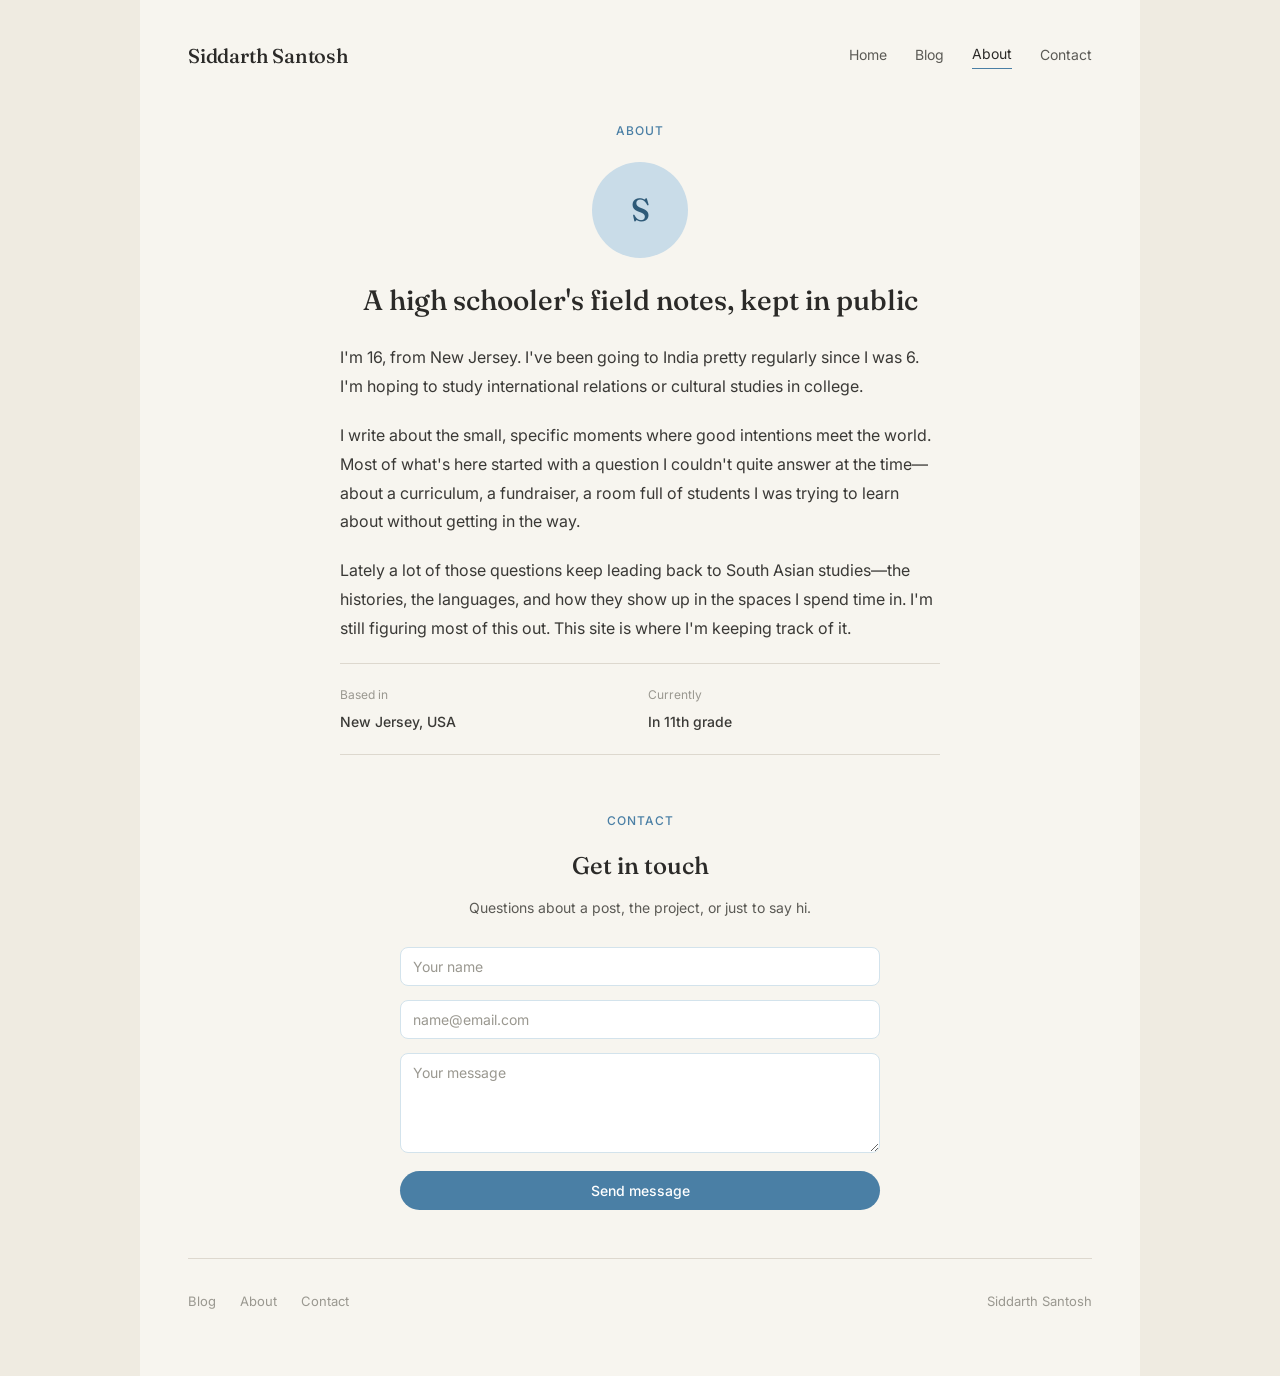
==== about/index.html @ 3978619f "feat: production implementation of Siddarth Santosh website" ====
<!DOCTYPE html>
<html lang="en">
<head>
  <meta charset="UTF-8">
  <meta name="viewport" content="width=device-width, initial-scale=1.0">
  <meta name="robots" content="noindex, nofollow">
  <title>About & Contact — Siddarth Santosh</title>
  <meta name="description" content="About Siddarth Santosh: A high schooler's field notes, kept in public, and contact form.">
  
  <link rel="icon" href="../favicon.ico" sizes="any">
  <link rel="icon" href="../assets/icons/favicon.svg" type="image/svg+xml">
  
  <!-- Typography -->
  <link rel="preconnect" href="https://fonts.googleapis.com">
  <link rel="preconnect" href="https://fonts.gstatic.com" crossorigin>
  <link href="https://fonts.googleapis.com/css2?family=Fraunces:opsz,wght@9..144,400;9..144,500;9..144,600&family=Inter:wght@400;500;600&display=swap" rel="stylesheet">
  
  <!-- Production Stylesheets -->
  <link rel="stylesheet" href="../assets/css/styles.css">
  <link rel="stylesheet" href="../assets/css/responsive.css">
  
  <!-- Client Scripts (Deferred) -->
  <script src="../assets/js/main.js" defer></script>
</head>
<body>
  <a href="#main-content" class="skip-link">Skip to main content</a>

  <div class="page">
    <header class="siteheader">
      <nav class="sitenav" aria-label="Primary Navigation">
        <a href="../index.html" class="name">Siddarth Santosh</a>
        <div class="links">
          <a href="../index.html">Home</a>
          <a href="../blog/index.html">Blog</a>
          <a href="index.html" class="active" aria-current="page">About</a>
          <a href="#contact">Contact</a>
        </div>
      </nav>
    </header>

    <main id="main-content" class="main-content">
      <article class="about" aria-labelledby="about-heading">
        <p class="eyebrow">About</p>
        <div class="avatar" aria-hidden="true">S</div>
        <h1 id="about-heading">A high schooler's field notes, kept in public</h1>
        
        <p>I'm 16, from New Jersey. I've been going to India pretty regularly since I was 6. I'm hoping to study international relations or cultural studies in college.</p>
        <p>I write about the small, specific moments where good intentions meet the world. Most of what's here started with a question I couldn't quite answer at the time&mdash;about a curriculum, a fundraiser, a room full of students I was trying to learn about without getting in the way.</p>
        <p>Lately a lot of those questions keep leading back to South Asian studies&mdash;the histories, the languages, and how they show up in the spaces I spend time in. I'm still figuring most of this out. This site is where I'm keeping track of it.</p>
        
        <div class="facts" role="region" aria-label="Quick Facts">
          <div>
            <p class="label">Based in</p>
            <p class="value">New Jersey, USA</p>
          </div>
          <div>
            <p class="label">Currently</p>
            <p class="value">In 11th grade</p>
          </div>
        </div>
      </article>

      <!-- Contact Section (Integrated matching mockup layout) -->
      <section class="contact" id="contact" aria-labelledby="contact-heading">
        <p class="eyebrow">Contact</p>
        <h2 id="contact-heading">Get in touch</h2>
        <p class="sub">Questions about a post, the project, or just to say hi.</p>
        
        <form id="contact-form" name="contact" method="POST" action="../contact/success.html" data-netlify="true" netlify-honeypot="bot-field" novalidate>
          <input type="hidden" name="form-name" value="contact">
          
          <div class="visually-hidden" aria-hidden="true">
            <label for="bot-field">Leave this field blank:</label>
            <input name="bot-field" id="bot-field" tabindex="-1" autocomplete="off">
          </div>

          <div class="form-field">
            <label for="contact-name" class="visually-hidden">Your name</label>
            <input type="text" id="contact-name" name="name" placeholder="Your name" required autocomplete="name">
          </div>

          <div class="form-field">
            <label for="contact-email" class="visually-hidden">Your email</label>
            <input type="email" id="contact-email" name="email" placeholder="name@email.com" required autocomplete="email">
          </div>

          <div class="form-field">
            <label for="contact-message" class="visually-hidden">Your message</label>
            <textarea rows="4" id="contact-message" name="message" placeholder="Your message" required></textarea>
          </div>

          <button type="submit">Send message</button>

          <div id="form-status" class="form-status hidden" role="status" aria-live="polite"></div>
        </form>
      </section>
    </main>

    <footer class="sitefoot">
      <div class="foot-links">
        <a href="../blog/index.html">Blog</a>
        <a href="index.html">About</a>
        <a href="#contact">Contact</a>
      </div>
      <span>Siddarth Santosh</span>
    </footer>
  </div>
</body>
</html>
---- assets/css/styles.css ----
/* ==========================================================================
   Siddarth Santosh — Production Stylesheet
   Design System & Component Architecture
   ========================================================================== */

:root {
  /* Design Tokens */
  --cream: #F7F5EF;
  --cream-line: #DDD8CE;
  --ink: #2B2A28;
  --ink-soft: #5B5A55;
  --ink-faint: #9A9890;
  
  /* Color Themes */
  --blue: #4A7FA5;
  --blue-deep: #2E5A78;
  --blue-bg: #E9F1F6;
  --blue-line: #D3E3EC;
  --blue-block: #C9DCE8;
  
  --tan: #A38B4A;
  --tan-bg: #F2EEE5;
  --tan-line: #E5DFD0;
  --tan-block: #E3DCC9;
  
  --clay: #B9754B;
  --clay-bg: #F3E9E2;
  --clay-line: #E8D9CC;
  --clay-block: #E6D2C0;

  /* Typography */
  --font-serif: 'Fraunces', Georgia, serif;
  --font-sans: 'Inter', -apple-system, BlinkMacSystemFont, 'Segoe UI', Roboto, sans-serif;
}

/* ==========================================================================
   CSS Reset & Base Rules
   ========================================================================== */

*, *::before, *::after {
  box-sizing: border-box;
}

html {
  -webkit-text-size-adjust: 100%;
  scroll-behavior: smooth;
}

body {
  margin: 0;
  background: #EFEBE1;
  font-family: var(--font-sans);
  color: var(--ink);
  line-height: 1.6;
  -webkit-font-smoothing: antialiased;
  -moz-osx-font-smoothing: grayscale;
}

/* Accessibility Focus Ring */
:focus-visible {
  outline: 2px solid var(--blue);
  outline-offset: 3px;
  border-radius: 4px;
}

/* Screen Reader Only Utility */
.visually-hidden {
  position: absolute !important;
  width: 1px !important;
  height: 1px !important;
  padding: 0 !important;
  margin: -1px !important;
  overflow: hidden !important;
  clip: rect(0, 0, 0, 0) !important;
  white-space: nowrap !important;
  border: 0 !important;
}

/* Skip Navigation Link */
.skip-link {
  position: absolute;
  top: -60px;
  left: 20px;
  background: var(--ink);
  color: var(--cream);
  padding: 10px 18px;
  font-size: 13px;
  font-weight: 500;
  z-index: 9999;
  border-radius: 0 0 6px 6px;
  text-decoration: none;
  transition: top 0.2s ease;
}

.skip-link:focus {
  top: 0;
}

/* ==========================================================================
   Layout Containers
   ========================================================================== */

.page {
  max-width: 1000px;
  margin: 0 auto;
  background: var(--cream);
  min-height: 100vh;
  padding: 2.5rem 3rem 4rem;
  display: flex;
  flex-direction: column;
}

main.main-content {
  flex: 1 0 auto;
}

/* ==========================================================================
   Site Header & Navigation
   ========================================================================== */

header.siteheader {
  margin-bottom: 3rem;
}

nav.sitenav {
  display: flex;
  justify-content: space-between;
  align-items: center;
}

nav.sitenav .name {
  font-family: var(--font-serif);
  font-size: 20px;
  font-weight: 500;
  color: var(--ink);
  text-decoration: none;
  letter-spacing: -0.2px;
}

nav.sitenav .name:hover {
  color: var(--ink-soft);
}

nav.sitenav .links {
  display: flex;
  gap: 28px;
  font-size: 14px;
  color: var(--ink-soft);
  align-items: center;
}

nav.sitenav .links a {
  color: var(--ink-soft);
  text-decoration: none;
  padding-bottom: 2px;
  transition: color 0.15s ease, border-color 0.15s ease;
}

nav.sitenav .links a:hover {
  color: var(--ink);
}

nav.sitenav .links a.active {
  color: var(--ink);
  border-bottom: 1.5px solid var(--blue);
}

/* ==========================================================================
   Hero Section
   ========================================================================== */

.hero {
  text-align: center;
  padding: 1.5rem 0 2.5rem;
  border-bottom: 0.5px solid var(--cream-line);
}

.hero .eyebrow {
  font-size: 13px;
  letter-spacing: 1.5px;
  color: var(--blue);
  text-transform: uppercase;
  font-weight: 500;
  margin: 0 0 12px;
}

.hero h1 {
  font-family: var(--font-serif);
  font-weight: 500;
  font-size: 38px;
  line-height: 1.25;
  margin: 0 0 16px;
  color: var(--ink);
}

.hero p {
  font-size: 15px;
  color: var(--ink-soft);
  max-width: 440px;
  margin: 0 auto;
}

/* ==========================================================================
   Series & Card Design System
   (Note: Solid color blocks are the intentional design — NOT placeholders)
   ========================================================================== */

.series {
  margin-top: 2.75rem;
}

.series-head {
  display: flex;
  justify-content: space-between;
  align-items: baseline;
  margin-bottom: 6px;
}

.series-head h2 {
  font-family: var(--font-serif);
  font-weight: 500;
  font-size: 20px;
  margin: 0;
  color: var(--ink);
}

.series-head a.series-link {
  font-size: 13px;
  text-decoration: none;
  font-weight: 500;
  transition: opacity 0.15s ease;
}

.series-head a.series-link:hover {
  opacity: 0.8;
  text-decoration: underline;
}

.series-desc {
  font-size: 13px;
  margin: 0 0 18px;
}

.card-grid {
  display: grid;
  gap: 20px;
}

/* Base Card Style */
.card {
  border-radius: 10px;
  padding: 18px;
  text-decoration: none;
  color: inherit;
  display: flex;
  flex-direction: column;
  transition: transform 0.2s ease, box-shadow 0.2s ease, border-color 0.2s ease;
}

a.card:hover {
  transform: translateY(-2px);
  box-shadow: 0 6px 16px rgba(43, 42, 40, 0.05);
}

.card .thumb {
  height: 90px;
  border-radius: 8px;
  margin-bottom: 12px;
  width: 100%;
}

.card .tag {
  font-size: 11px;
  text-transform: uppercase;
  letter-spacing: 0.5px;
  font-weight: 500;
  margin: 0 0 6px;
}

.card .title {
  font-family: var(--font-serif);
  font-size: 15px;
  margin: 0;
  line-height: 1.4;
  color: var(--ink);
  font-weight: 500;
}

/* Series: Blue (The India Project) */
.series.blue .card {
  background: var(--blue-bg);
  border: 0.5px solid var(--blue-line);
}
.series.blue .card .thumb {
  background: var(--blue-block);
}
.series.blue .card .tag {
  color: var(--blue);
}
.series.blue .series-head a.series-link {
  color: var(--blue);
}
.series.blue .series-desc {
  color: #7A8A94;
}
.series.blue .card-grid {
  grid-template-columns: repeat(2, minmax(0, 1fr));
}

/* Series: Tan (Conversations with My Family) */
.series.tan .card {
  background: var(--tan-bg);
  border: 0.5px solid var(--tan-line);
  padding: 16px;
}
.series.tan .card .thumb {
  background: var(--tan-block);
  height: 70px;
}
.series.tan .card .tag {
  color: var(--tan);
}
.series.tan .card .title {
  font-size: 14px;
}
.series.tan .series-head a.series-link {
  color: var(--tan);
}
.series.tan .series-desc {
  color: #9A8B62;
}
.series.tan .card-grid {
  grid-template-columns: repeat(4, minmax(0, 1fr));
}

/* Series: Clay (A Bit of South Asia, Close to Home) */
.series.clay .card {
  background: var(--clay-bg);
  border: 0.5px solid var(--clay-line);
  padding: 16px;
}
.series.clay .card .thumb {
  background: var(--clay-block);
  height: 80px;
}
.series.clay .card .title {
  font-size: 14px;
}
.series.clay .series-head a.series-link {
  color: var(--clay);
}
.series.clay .series-desc {
  color: #B08D6E;
}
.series.clay .card-grid {
  grid-template-columns: repeat(3, minmax(0, 1fr));
}

/* ==========================================================================
   Story / Blog Post Components
   ========================================================================== */

.story {
  max-width: 620px;
  margin: 0 auto;
}

.story .eyebrow {
  font-size: 12px;
  letter-spacing: 1px;
  color: var(--blue);
  text-transform: uppercase;
  text-align: center;
  margin: 0 0 14px;
  font-weight: 500;
}

.story h1 {
  font-family: var(--font-serif);
  font-weight: 500;
  font-size: 32px;
  line-height: 1.3;
  text-align: center;
  margin: 0 0 14px;
  color: var(--ink);
}

.story .meta {
  font-size: 13px;
  color: var(--ink-faint);
  text-align: center;
  margin: 0 0 28px;
}

/* Story Photography Framing */
.story-photo-figure {
  margin: 28px 0;
}

.photo-tile,
.story-photo-box {
  background-color: #DCE9F0;
  background-size: contain;
  background-position: center;
  background-repeat: no-repeat;
  border-radius: 10px;
  overflow: hidden;
  display: flex;
  align-items: center;
  justify-content: center;
  padding: 12px;
  height: 380px;
  width: 100%;
}

.photo-tile.hero-photo-box,
.story-photo-box.hero-photo-box {
  margin-bottom: 0;
  height: 400px;
}

.photo-tile img,
.story-photo-box img {
  width: 100%;
  height: 100%;
  object-fit: contain;
  border-radius: 6px;
  display: block;
}

.story-photo-caption {
  font-size: 12px;
  color: var(--ink-faint);
  text-align: center;
  margin-top: 8px;
  line-height: 1.4;
}

.story p.body {
  font-size: 16px;
  line-height: 1.8;
  color: #3A3936;
  margin: 0 0 20px;
}

/* Stat Row */
.stat-row {
  display: grid;
  grid-template-columns: repeat(3, minmax(0, 1fr));
  gap: 16px;
  margin: 32px 0;
  padding: 20px 0;
  border-top: 0.5px solid var(--cream-line);
  border-bottom: 0.5px solid var(--cream-line);
}

.stat-row div {
  text-align: center;
}

.stat-row div + div {
  border-left: 0.5px solid var(--cream-line);
}

.stat-row p.num {
  font-family: var(--font-serif);
  font-size: 24px;
  font-weight: 500;
  margin: 0 0 4px;
  color: var(--ink);
}

.stat-row p.label {
  font-size: 12px;
  color: var(--ink-faint);
  margin: 0;
}

/* Pullquote */
.pullquote {
  border-left: 2px solid var(--clay);
  padding-left: 18px;
  margin: 28px 0;
}

.pullquote p {
  font-family: var(--font-serif);
  font-size: 18px;
  line-height: 1.6;
  color: var(--ink-soft);
  margin: 0;
  font-style: italic;
}

/* Pill Button (Fundraiser CTA) */
.pill-btn-wrap {
  text-align: center;
  margin: -8px 0 28px;
}

.pill-btn {
  background: transparent;
  border: 0.5px solid var(--blue);
  color: var(--blue-deep);
  border-radius: 999px;
  padding: 9px 20px;
  font-size: 13px;
  cursor: pointer;
  font-family: var(--font-sans);
  text-decoration: none;
  display: inline-block;
  transition: background 0.15s ease, color 0.15s ease;
}

.pill-btn:hover {
  background: var(--blue-bg);
}

/* Next Card */
.next-card {
  background: var(--clay-bg);
  border: 0.5px solid var(--clay-line);
  border-radius: 10px;
  padding: 18px 20px;
  display: flex;
  justify-content: space-between;
  align-items: center;
  margin-bottom: 8px;
  text-decoration: none;
  color: inherit;
  transition: transform 0.2s ease, box-shadow 0.2s ease;
}

.next-card:hover {
  transform: translateY(-2px);
  box-shadow: 0 4px 12px rgba(185, 117, 75, 0.1);
}

.next-card .eyebrow2 {
  font-size: 11px;
  letter-spacing: 0.5px;
  color: var(--clay);
  text-transform: uppercase;
  margin: 0 0 6px;
  font-weight: 500;
}

.next-card .title {
  font-family: var(--font-serif);
  font-size: 17px;
  margin: 0;
  line-height: 1.4;
  color: var(--ink);
  font-weight: 500;
}

.next-card .arrow {
  font-size: 18px;
  color: #8A4E2A;
  transition: transform 0.2s ease;
}

.next-card:hover .arrow {
  transform: translateX(4px);
}

/* ==========================================================================
   About Page Components
   ========================================================================== */

.about {
  max-width: 600px;
  margin: 0 auto 3.5rem;
}

.about .eyebrow {
  font-size: 12px;
  letter-spacing: 1px;
  color: var(--blue);
  text-transform: uppercase;
  margin: 0 0 20px;
  text-align: center;
  font-weight: 500;
}

.avatar {
  width: 96px;
  height: 96px;
  border-radius: 50%;
  background: var(--blue-block);
  margin: 0 auto 24px;
  display: flex;
  align-items: center;
  justify-content: center;
  font-family: var(--font-serif);
  font-size: 32px;
  color: var(--blue-deep);
  font-weight: 500;
}

.about h1 {
  font-family: var(--font-serif);
  font-size: 28px;
  font-weight: 500;
  text-align: center;
  margin: 0 0 24px;
  color: var(--ink);
  line-height: 1.35;
}

.about p {
  font-size: 16px;
  line-height: 1.8;
  color: #3A3936;
  margin: 0 0 20px;
}

.facts {
  display: grid;
  grid-template-columns: repeat(2, minmax(0, 1fr));
  gap: 16px;
  padding: 20px 0;
  border-top: 0.5px solid var(--cream-line);
  border-bottom: 0.5px solid var(--cream-line);
}

.facts p.label {
  font-size: 12px;
  color: var(--ink-faint);
  margin: 0 0 4px;
}

.facts p.value {
  font-size: 14px;
  color: #3A3936;
  margin: 0;
  font-weight: 500;
}

.about-contact-cta {
  text-align: center;
  margin-top: 2rem;
}

/* ==========================================================================
   Contact Page & Form Components
   ========================================================================== */

.contact {
  max-width: 480px;
  margin: 0 auto;
}

.contact .eyebrow {
  font-size: 12px;
  letter-spacing: 1px;
  color: var(--blue);
  text-transform: uppercase;
  margin: 0 0 16px;
  text-align: center;
  font-weight: 500;
}

.contact h1,
.contact h2 {
  font-family: var(--font-serif);
  font-size: 24px;
  font-weight: 500;
  text-align: center;
  margin: 0 0 12px;
  color: var(--ink);
}

.contact p.sub {
  font-size: 14px;
  color: var(--ink-soft);
  text-align: center;
  margin: 0 0 28px;
}

.contact form {
  display: flex;
  flex-direction: column;
  gap: 14px;
}

.form-field {
  display: flex;
  flex-direction: column;
}

.contact input,
.contact textarea {
  width: 100%;
  background: #FFFFFF;
  border: 0.5px solid var(--blue-line);
  border-radius: 8px;
  padding: 10px 12px;
  font-family: var(--font-sans);
  font-size: 14px;
  color: var(--ink);
  transition: border-color 0.15s ease, box-shadow 0.15s ease;
}

.contact input:focus,
.contact textarea:focus {
  border-color: var(--blue);
  outline: 2px solid rgba(74, 127, 165, 0.25);
}

.contact input::placeholder,
.contact textarea::placeholder {
  color: var(--ink-faint);
}

.contact textarea {
  resize: vertical;
  min-height: 100px;
}

.contact button[type="submit"] {
  background: var(--blue);
  color: #FFFFFF;
  border: none;
  border-radius: 999px;
  padding: 11px 0;
  font-size: 14px;
  font-weight: 500;
  margin-top: 4px;
  cursor: pointer;
  font-family: var(--font-sans);
  transition: background 0.15s ease, opacity 0.15s ease, transform 0.1s ease;
}

.contact button[type="submit"]:hover {
  background: var(--blue-deep);
}

.contact button[type="submit"]:disabled {
  opacity: 0.65;
  cursor: not-allowed;
}

/* Accessible Status Box for Form */
.form-status {
  padding: 12px 16px;
  border-radius: 8px;
  font-size: 13px;
  text-align: center;
  line-height: 1.5;
  margin-top: 8px;
}

.form-status.hidden {
  display: none;
}

.form-status.success {
  display: block;
  background: #EBF5EE;
  color: #245A3F;
  border: 0.5px solid #B7E4C7;
}

.form-status.error {
  display: block;
  background: #FDF2F2;
  color: #9B2C2C;
  border: 0.5px solid #F8B4B4;
}

/* ==========================================================================
   Site Footer
   ========================================================================== */

footer.sitefoot {
  margin-top: 3rem;
  padding-top: 2rem;
  border-top: 0.5px solid var(--cream-line);
  display: flex;
  justify-content: space-between;
  align-items: center;
  font-size: 13px;
  color: var(--ink-faint);
}

footer.sitefoot .foot-links {
  display: flex;
  gap: 24px;
}

footer.sitefoot a {
  color: var(--ink-faint);
  text-decoration: none;
  transition: color 0.15s ease;
}

footer.sitefoot a:hover {
  color: var(--ink-soft);
}
---- assets/css/responsive.css ----
/* ==========================================================================
   Siddarth Santosh — Responsive Stylesheet
   Breakpoints: Laptop (1024px), Tablet (860px), Mobile (640px / 480px)
   ========================================================================== */

/* --------------------------------------------------------------------------
   Medium Devices & Tablets (max-width: 860px)
   -------------------------------------------------------------------------- */
@media (max-width: 860px) {
  .page {
    padding: 2rem 2rem 3rem;
  }

  /* Adjust grid columns for intermediate tablet screen widths */
  .series.tan .card-grid {
    grid-template-columns: repeat(2, minmax(0, 1fr));
  }

  .series.clay .card-grid {
    grid-template-columns: repeat(2, minmax(0, 1fr));
  }

  .hero h1 {
    font-size: 32px;
  }

  .photo-tile,
  .story-photo-box,
  .photo-tile.hero-photo-box,
  .story-photo-box.hero-photo-box {
    height: 340px;
  }
}

/* --------------------------------------------------------------------------
   Mobile Devices & Small Screens (max-width: 640px)
   -------------------------------------------------------------------------- */
@media (max-width: 640px) {
  .page {
    padding: 1.5rem 1.25rem 2.5rem;
  }

  /* Header & Navigation */
  header.siteheader {
    margin-bottom: 2rem;
  }

  nav.sitenav {
    flex-direction: column;
    align-items: flex-start;
    gap: 16px;
  }

  nav.sitenav .links {
    width: 100%;
    justify-content: flex-start;
    gap: 20px;
    font-size: 15px;
    padding-bottom: 4px;
    overflow-x: auto;
    -webkit-overflow-scrolling: touch;
  }

  nav.sitenav .links a {
    min-height: 44px;
    display: inline-flex;
    align-items: center;
    padding: 6px 2px;
  }

  /* Hero Section */
  .hero {
    padding: 1.25rem 0 2rem;
  }

  .hero h1 {
    font-size: clamp(26px, 7vw, 32px);
    line-height: 1.28;
    margin-bottom: 12px;
  }

  .hero p {
    font-size: 14px;
    line-height: 1.6;
  }

  /* Series Grids — collapse to single column for readability */
  .series.blue .card-grid,
  .series.tan .card-grid,
  .series.clay .card-grid {
    grid-template-columns: 1fr;
    gap: 16px;
  }

  .series {
    margin-top: 2.25rem;
  }

  .card {
    padding: 16px;
  }

  .card .thumb {
    height: 80px;
  }

  /* Story Layout */
  .story h1 {
    font-size: clamp(24px, 6.5vw, 28px);
    line-height: 1.3;
    margin-bottom: 12px;
  }

  .story .meta {
    margin-bottom: 22px;
    font-size: 12px;
  }

  .story p.body {
    font-size: 15px;
    line-height: 1.75;
    margin-bottom: 18px;
  }

  .story-photo-figure {
    margin: 22px 0;
  }

  .photo-tile,
  .story-photo-box,
  .photo-tile.hero-photo-box,
  .story-photo-box.hero-photo-box {
    height: 270px;
    padding: 8px;
  }

  .photo-tile img,
  .story-photo-box img {
    max-height: 254px;
  }

  /* Stat Row — compact presentation without overflow */
  .stat-row {
    gap: 8px;
    margin: 24px 0;
    padding: 16px 0;
  }

  .stat-row p.num {
    font-size: 20px;
  }

  .stat-row p.label {
    font-size: 11px;
  }

  /* Pullquote */
  .pullquote {
    padding-left: 14px;
    margin: 22px 0;
  }

  .pullquote p {
    font-size: 16px;
    line-height: 1.55;
  }

  /* Pill button CTA */
  .pill-btn-wrap {
    margin: -4px 0 24px;
  }

  .pill-btn {
    font-size: 12px;
    padding: 10px 18px;
    min-height: 44px;
    display: inline-flex;
    align-items: center;
    justify-content: center;
    text-align: center;
    width: 100%;
    box-sizing: border-box;
  }

  /* Next Card */
  .next-card {
    padding: 14px 16px;
  }

  .next-card .title {
    font-size: 15px;
  }

  /* About Page */
  .about {
    margin-bottom: 2.5rem;
  }

  .about h1 {
    font-size: 24px;
  }

  .about p {
    font-size: 15px;
    line-height: 1.75;
  }

  .avatar {
    width: 80px;
    height: 80px;
    font-size: 26px;
    margin-bottom: 20px;
  }

  .facts {
    grid-template-columns: 1fr;
    gap: 12px;
    padding: 16px 0;
  }

  /* Contact Page & Inputs (prevent iOS font-zoom with font-size: 16px) */
  .contact input,
  .contact textarea {
    font-size: 16px;
    padding: 12px;
  }

  .contact input {
    min-height: 48px;
  }

  .contact button[type="submit"] {
    min-height: 48px;
    font-size: 15px;
  }

  /* Footer */
  footer.sitefoot {
    margin-top: 2.5rem;
    padding-top: 1.5rem;
    flex-direction: column;
    gap: 16px;
    align-items: flex-start;
  }

  footer.sitefoot .foot-links {
    gap: 20px;
  }

  footer.sitefoot a {
    min-height: 44px;
    display: inline-flex;
    align-items: center;
  }
}

/* --------------------------------------------------------------------------
   Small Phones (max-width: 380px)
   -------------------------------------------------------------------------- */
@media (max-width: 380px) {
  .page {
    padding: 1.25rem 1rem 2rem;
  }

  .stat-row {
    grid-template-columns: 1fr;
    gap: 12px;
  }

  .stat-row div + div {
    border-left: none;
    border-top: 0.5px solid var(--cream-line);
    padding-top: 10px;
  }

  .photo-tile,
  .story-photo-box,
  .photo-tile.hero-photo-box,
  .story-photo-box.hero-photo-box {
    height: 220px;
  }
}
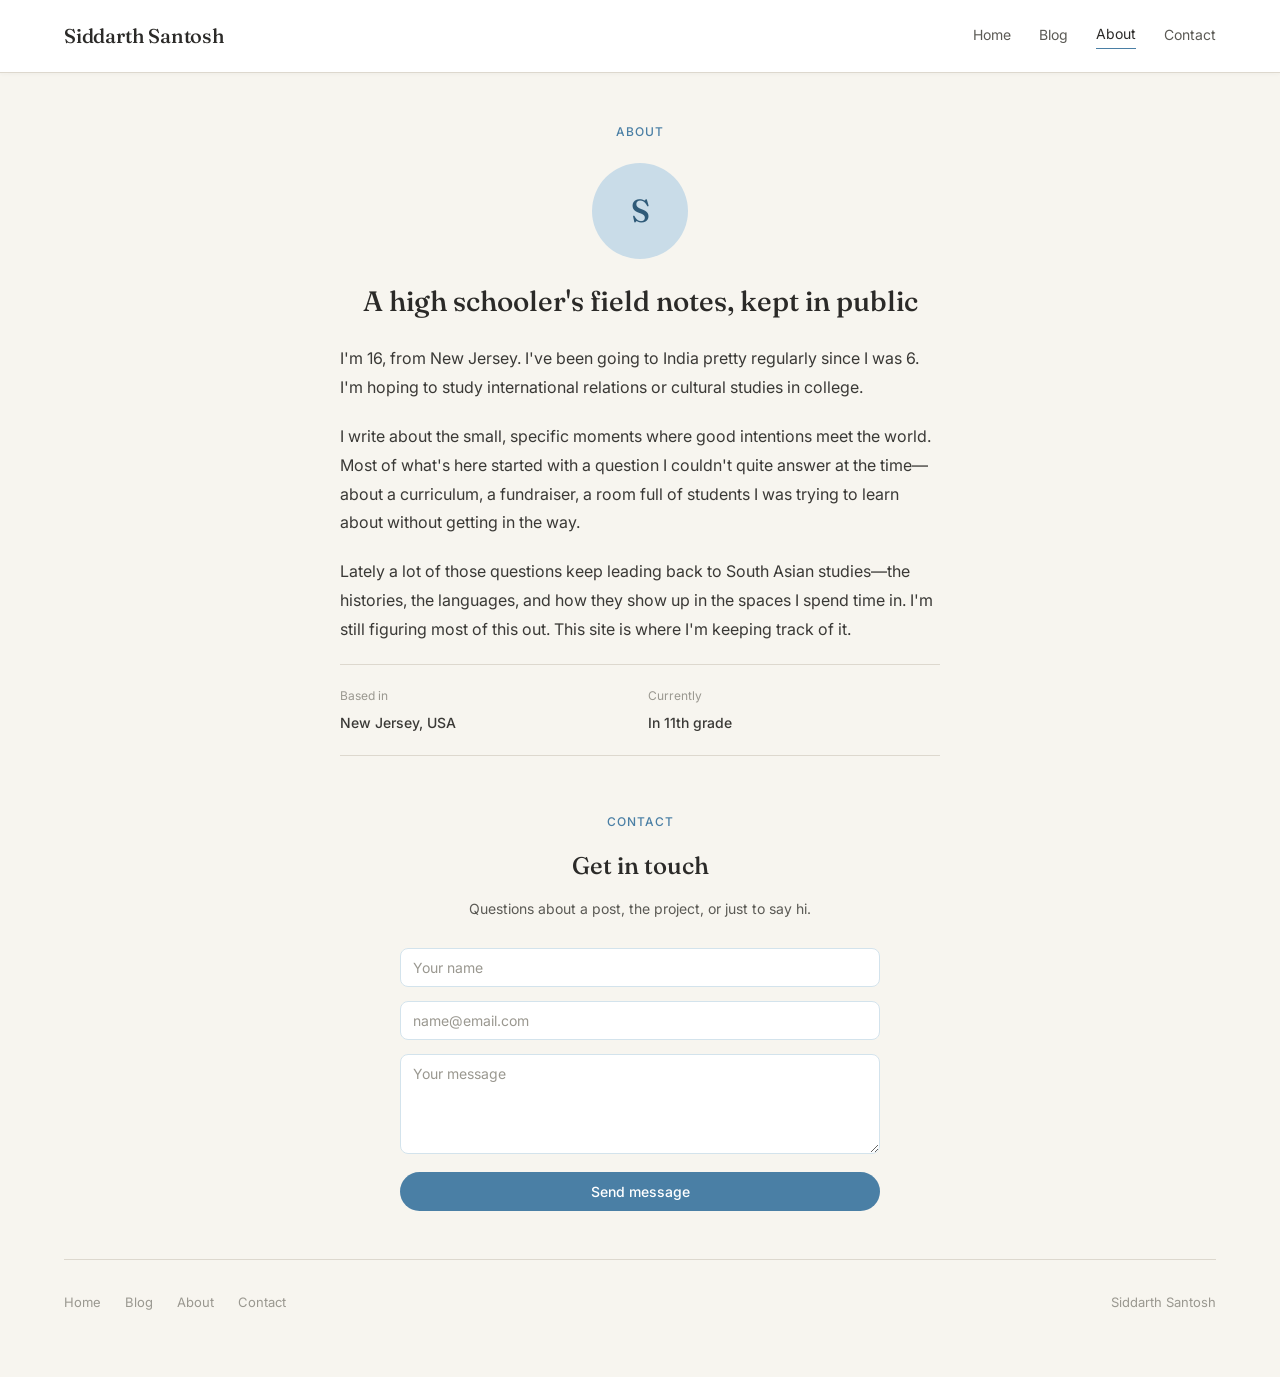
==== commit 1b6176b7: "Add scroll animations, v2 content loading animation, back-to-top button, and footer Home links" ====
--- a/about/index.html
+++ b/about/index.html
@@ -66,7 +66,7 @@
         <h2 id="contact-heading">Get in touch</h2>
         <p class="sub">Questions about a post, the project, or just to say hi.</p>
         
-        <form id="contact-form" name="contact" method="POST" action="../contact/success.html" data-netlify="true" netlify-honeypot="bot-field" novalidate>
+        <form id="contact-form" name="contact" method="POST" action="#" data-netlify="true" netlify-honeypot="bot-field" novalidate>
           <input type="hidden" name="form-name" value="contact">
           
           <div class="visually-hidden" aria-hidden="true">
@@ -98,6 +98,7 @@
 
     <footer class="sitefoot">
       <div class="foot-links">
+        <a href="../index.html">Home</a>
         <a href="../blog/index.html">Blog</a>
         <a href="index.html">About</a>
         <a href="#contact">Contact</a>
--- a/assets/css/styles.css
+++ b/assets/css/styles.css
@@ -28,6 +28,13 @@
   --clay-line: #E8D9CC;
   --clay-block: #E6D2C0;
 
+  /* Header & Navigation */
+  --header-bg: #FFFFFF;
+  --header-border: var(--cream-line);
+  --page-pad-top: 2.5rem;
+  --page-pad-x: clamp(2rem, 5vw, 4.5rem);
+  --page-pad-bottom: 4rem;
+
   /* Typography */
   --font-serif: 'Fraunces', Georgia, serif;
   --font-sans: 'Inter', -apple-system, BlinkMacSystemFont, 'Segoe UI', Roboto, sans-serif;
@@ -48,7 +55,7 @@
 
 body {
   margin: 0;
-  background: #EFEBE1;
+  background: var(--cream);
   font-family: var(--font-sans);
   color: var(--ink);
   line-height: 1.6;
@@ -101,11 +108,12 @@
    ========================================================================== */
 
 .page {
-  max-width: 1000px;
-  margin: 0 auto;
+  width: 100%;
+  max-width: 100%;
+  margin: 0;
   background: var(--cream);
   min-height: 100vh;
-  padding: 2.5rem 3rem 4rem;
+  padding: var(--page-pad-top) var(--page-pad-x) var(--page-pad-bottom);
   display: flex;
   flex-direction: column;
 }
@@ -119,7 +127,16 @@
    ========================================================================== */
 
 header.siteheader {
-  margin-bottom: 3rem;
+  margin: calc(-1 * var(--page-pad-top)) calc(-1 * var(--page-pad-x)) 3rem;
+  padding: 1.25rem var(--page-pad-x);
+  background: var(--header-bg);
+  border-bottom: 1px solid var(--header-border);
+  box-shadow: 0 1px 4px rgba(43, 42, 40, 0.04);
+  position: sticky;
+  top: 0;
+  z-index: 100;
+  backdrop-filter: blur(10px);
+  -webkit-backdrop-filter: blur(10px);
 }
 
 nav.sitenav {
@@ -213,6 +230,7 @@
   display: flex;
   justify-content: space-between;
   align-items: baseline;
+  gap: 1.25rem;
   margin-bottom: 6px;
 }
 
@@ -222,6 +240,7 @@
   font-size: 20px;
   margin: 0;
   color: var(--ink);
+  line-height: 1.3;
 }
 
 .series-head a.series-link {
@@ -229,11 +248,30 @@
   text-decoration: none;
   font-weight: 500;
   transition: opacity 0.15s ease;
+  display: inline-flex;
+  align-items: center;
+  gap: 5px;
+  white-space: nowrap;
+  flex-shrink: 0;
+}
+
+.series-head a.series-link .arrow {
+  display: inline-block;
+  line-height: 1;
+  transition: transform 0.15s ease;
 }
 
 .series-head a.series-link:hover {
   opacity: 0.8;
   text-decoration: underline;
+}
+
+.series-head a.series-link:hover .arrow {
+  transform: translateX(2px);
+}
+
+.text-nowrap {
+  white-space: nowrap;
 }
 
 .series-desc {
@@ -741,14 +779,12 @@
   cursor: not-allowed;
 }
 
-/* Accessible Status Box for Form */
+/* Accessible Status Text */
 .form-status {
-  padding: 12px 16px;
-  border-radius: 8px;
   font-size: 13px;
   text-align: center;
   line-height: 1.5;
-  margin-top: 8px;
+  margin-top: 10px;
 }
 
 .form-status.hidden {
@@ -757,16 +793,14 @@
 
 .form-status.success {
   display: block;
-  background: #EBF5EE;
-  color: #245A3F;
-  border: 0.5px solid #B7E4C7;
+  color: var(--blue-deep);
+  font-weight: 500;
 }
 
 .form-status.error {
   display: block;
-  background: #FDF2F2;
-  color: #9B2C2C;
-  border: 0.5px solid #F8B4B4;
+  color: #A34848;
+  font-size: 13px;
 }
 
 /* ==========================================================================
@@ -798,3 +832,173 @@
 footer.sitefoot a:hover {
   color: var(--ink-soft);
 }
+
+/* ==========================================================================
+   Animations & Motion (Page Loading & Scroll Interactions)
+   ========================================================================== */
+
+/* Reading Scroll Progress Bar */
+#reading-progress {
+  position: fixed;
+  top: 0;
+  left: 0;
+  height: 2.5px;
+  width: 0%;
+  background: var(--blue-block);
+  z-index: 9999;
+  transition: width 0.1s linear;
+  pointer-events: none;
+}
+
+/* Keyframes from v2 / v3 */
+@keyframes fade-up {
+  from {
+    opacity: 0;
+    transform: translateY(18px);
+  }
+  to {
+    opacity: 1;
+    transform: translateY(0);
+  }
+}
+
+@keyframes fade-in {
+  from {
+    opacity: 0;
+  }
+  to {
+    opacity: 1;
+  }
+}
+
+/* Content Loading Animations (Initial Page Load) */
+header.siteheader {
+  animation: fade-in 0.4s ease-out both;
+}
+
+.hero {
+  animation: fade-up 0.55s cubic-bezier(0.16, 1, 0.3, 1) both;
+}
+
+.hero .eyebrow {
+  animation: fade-up 0.5s cubic-bezier(0.16, 1, 0.3, 1) 0.05s both;
+}
+
+.hero h1 {
+  animation: fade-up 0.55s cubic-bezier(0.16, 1, 0.3, 1) 0.1s both;
+}
+
+.hero p {
+  animation: fade-up 0.55s cubic-bezier(0.16, 1, 0.3, 1) 0.16s both;
+}
+
+/* Story Page Hero Animation */
+.story h1,
+.story .meta {
+  animation: fade-up 0.55s cubic-bezier(0.16, 1, 0.3, 1) both;
+}
+
+/* Scroll Reveal Animations */
+.scroll-reveal {
+  opacity: 0;
+  transform: translateY(18px);
+  transition: opacity 0.55s cubic-bezier(0.16, 1, 0.3, 1), transform 0.55s cubic-bezier(0.16, 1, 0.3, 1);
+  will-change: opacity, transform;
+}
+
+.scroll-reveal.revealed {
+  opacity: 1;
+  transform: translateY(0);
+}
+
+/* Native CSS Scroll-Driven Animations Enhancement */
+@media (prefers-reduced-motion: no-preference) {
+  @supports ((animation-timeline: view()) and (animation-range: entry)) {
+    .scroll-reveal {
+      animation: fade-up auto cubic-bezier(0.16, 1, 0.3, 1) both;
+      animation-timeline: view();
+      animation-range: entry 10% cover 25%;
+    }
+  }
+}
+
+/* ==========================================================================
+   Back To Top Floating Button (Bottom-Right Corner)
+   ========================================================================== */
+
+.back-to-top {
+  position: fixed;
+  bottom: 28px;
+  right: 28px;
+  width: 42px;
+  height: 42px;
+  border-radius: 50%;
+  background: var(--cream);
+  border: 1px solid var(--cream-line);
+  color: var(--ink);
+  display: flex;
+  align-items: center;
+  justify-content: center;
+  box-shadow: 0 2px 10px rgba(43, 42, 40, 0.08);
+  cursor: pointer;
+  z-index: 990;
+  opacity: 0;
+  visibility: hidden;
+  transform: translateY(12px) scale(0.92);
+  transition: opacity 0.25s ease, transform 0.25s ease, visibility 0.25s ease, background 0.15s ease, box-shadow 0.15s ease, border-color 0.15s ease;
+  padding: 0;
+}
+
+.back-to-top svg {
+  width: 18px;
+  height: 18px;
+  stroke: currentColor;
+  stroke-width: 2.2;
+  stroke-linecap: round;
+  stroke-linejoin: round;
+  fill: none;
+  transition: transform 0.2s ease;
+}
+
+.back-to-top.visible {
+  opacity: 1;
+  visibility: visible;
+  transform: translateY(0) scale(1);
+}
+
+.back-to-top:hover {
+  background: var(--cream-card);
+  border-color: var(--ink-faint);
+  box-shadow: 0 4px 14px rgba(43, 42, 40, 0.13);
+  transform: translateY(-2px) scale(1.02);
+}
+
+.back-to-top:hover svg {
+  transform: translateY(-2px);
+}
+
+.back-to-top:active {
+  transform: translateY(0) scale(0.96);
+}
+
+.back-to-top:focus-visible {
+  outline: 2px solid var(--ink);
+  outline-offset: 2px;
+}
+
+/* Respect user's motion preferences */
+@media (prefers-reduced-motion: reduce) {
+  *, *::before, *::after {
+    animation-duration: 0.01ms !important;
+    animation-iteration-count: 1 !important;
+    transition-duration: 0.01ms !important;
+    scroll-behavior: auto !important;
+  }
+  .scroll-reveal {
+    opacity: 1 !important;
+    transform: none !important;
+  }
+  .back-to-top {
+    transition: none !important;
+  }
+}
--- a/assets/css/responsive.css
+++ b/assets/css/responsive.css
@@ -7,8 +7,14 @@
    Medium Devices & Tablets (max-width: 860px)
    -------------------------------------------------------------------------- */
 @media (max-width: 860px) {
+  :root {
+    --page-pad-top: 2rem;
+    --page-pad-x: 2rem;
+    --page-pad-bottom: 3rem;
+  }
+
   .page {
-    padding: 2rem 2rem 3rem;
+    padding: var(--page-pad-top) var(--page-pad-x) var(--page-pad-bottom);
   }
 
   /* Adjust grid columns for intermediate tablet screen widths */
@@ -36,13 +42,20 @@
    Mobile Devices & Small Screens (max-width: 640px)
    -------------------------------------------------------------------------- */
 @media (max-width: 640px) {
+  :root {
+    --page-pad-top: 1.5rem;
+    --page-pad-x: 1.25rem;
+    --page-pad-bottom: 2.5rem;
+  }
+
   .page {
-    padding: 1.5rem 1.25rem 2.5rem;
+    padding: var(--page-pad-top) var(--page-pad-x) var(--page-pad-bottom);
   }
 
   /* Header & Navigation */
   header.siteheader {
     margin-bottom: 2rem;
+    padding: 1rem var(--page-pad-x);
   }
 
   nav.sitenav {
@@ -90,6 +103,30 @@
   .series.clay .card-grid {
     grid-template-columns: 1fr;
     gap: 16px;
+  }
+
+  /* Series Headers on Mobile — Stacked follow link consistently below project name, right aligned */
+  .series-head {
+    display: flex;
+    flex-direction: column;
+    gap: 6px;
+    margin-bottom: 8px;
+  }
+
+  .series-head h2 {
+    font-size: 19px;
+    line-height: 1.3;
+    margin: 0;
+  }
+
+  .series-head a.series-link {
+    font-size: 13px;
+    display: inline-flex;
+    align-items: center;
+    gap: 5px;
+    white-space: nowrap;
+    padding: 2px 0;
+    align-self: flex-end;
   }
 
   .series {
@@ -252,6 +289,19 @@
     display: inline-flex;
     align-items: center;
   }
+
+  /* Back to Top Button on Mobile */
+  .back-to-top {
+    bottom: 20px;
+    right: 20px;
+    width: 38px;
+    height: 38px;
+  }
+
+  .back-to-top svg {
+    width: 16px;
+    height: 16px;
+  }
 }
 
 /* --------------------------------------------------------------------------
